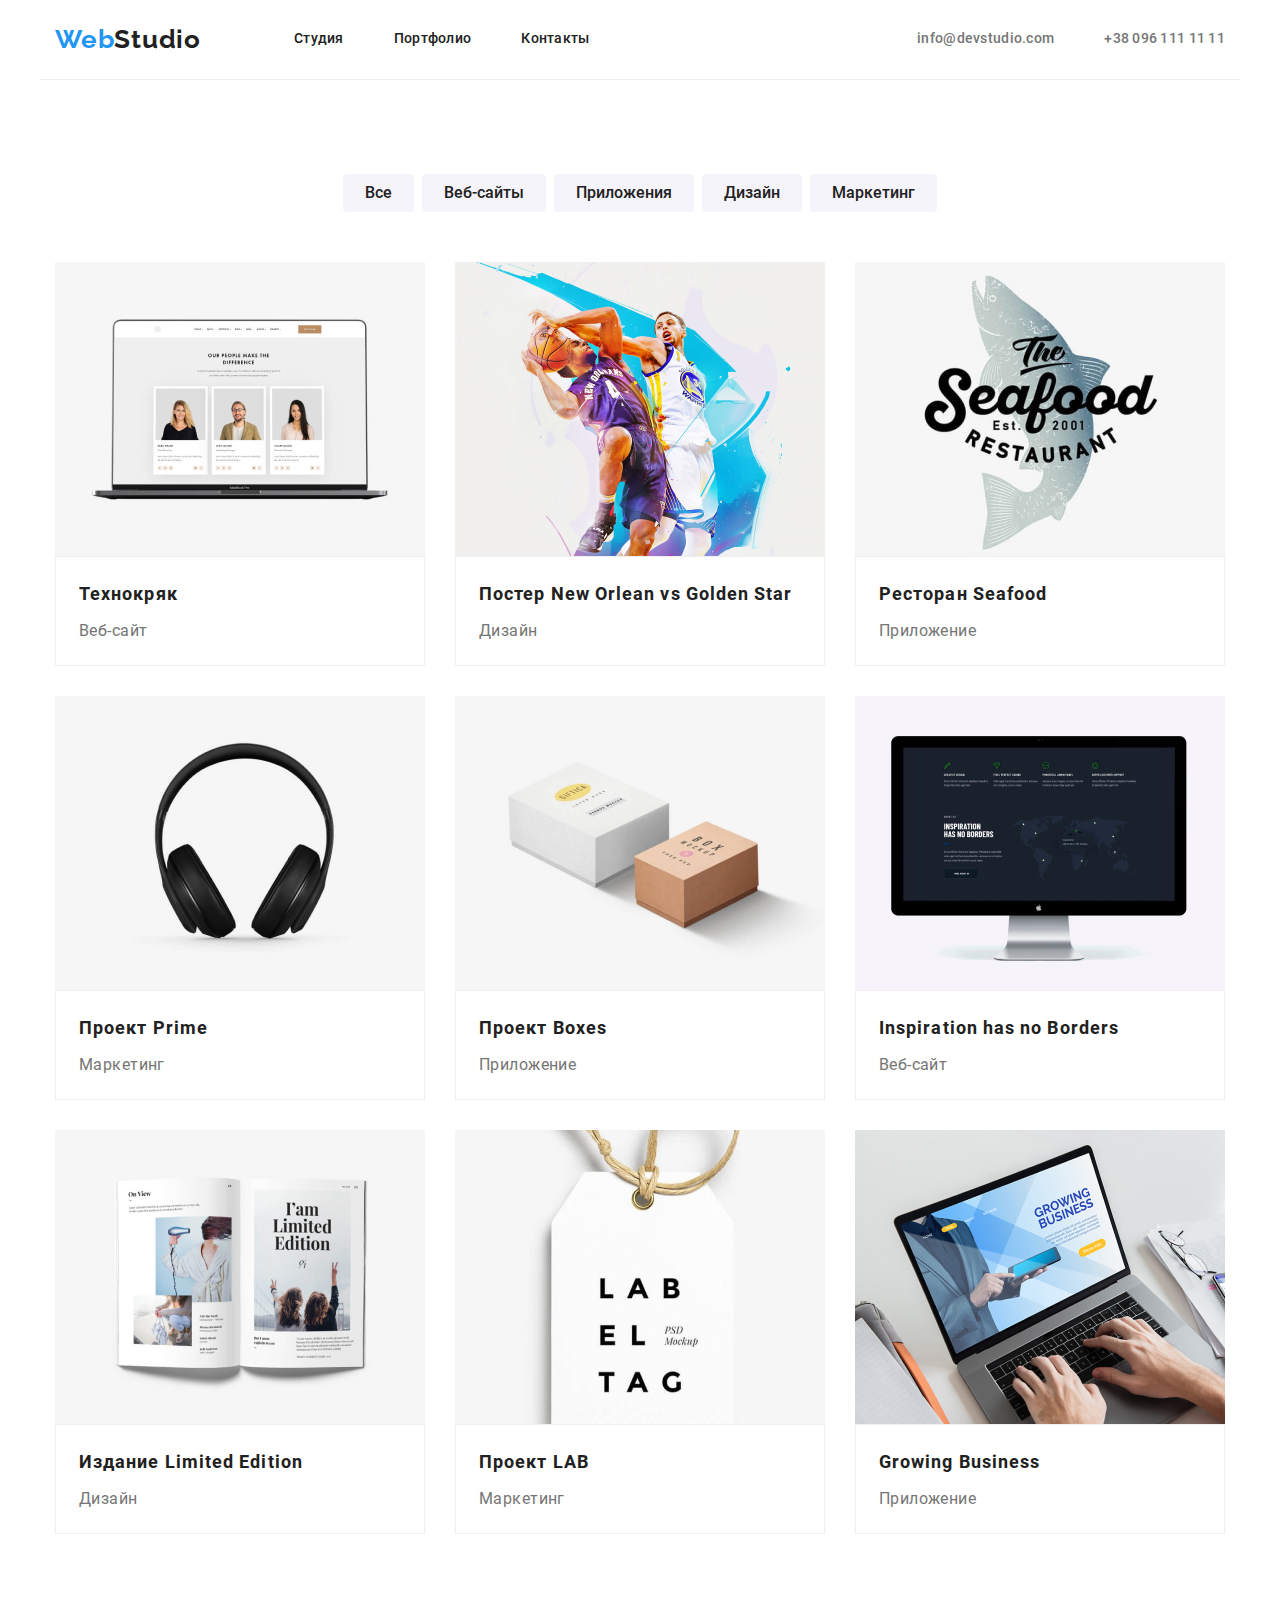
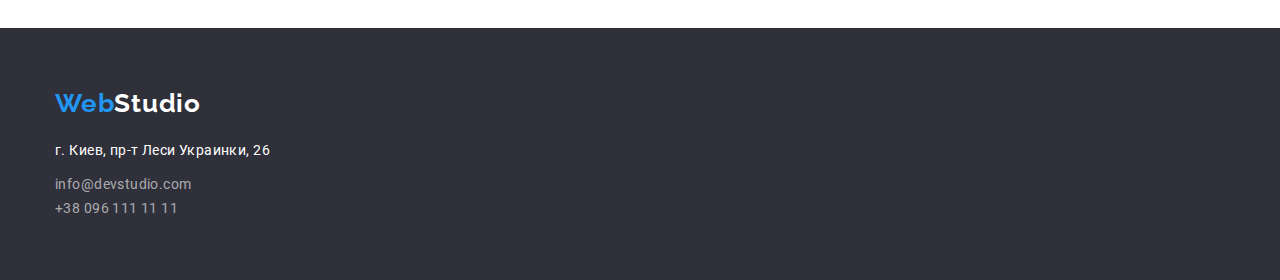
==== portfolio.html @ 4316180b "Переномит данные с 3го задания" ====
<!DOCTYPE html>
<html lang="ru">

<head>
    <meta charset="UTF-8">
    <meta name="viewport" content="width=device-width, initial-scale=1.0">
    <title>Web Studio</title>
    <link href="https://fonts.googleapis.com/css2?family=Raleway:wght@700&display=swap" rel="stylesheet">
    <link rel="stylesheet"
        href="https://cdnjs.cloudflare.com/ajax/libs/modern-normalize/1.0.0/modern-normalize.min.css">
    <link rel="stylesheet" href="./CSS/styles.css">

</head>

<body class="page">
    <header class="header">
        <!--Навигация-->
        <div class="container header-container">
            <nav class="navigation">
                <a class="logo link" href="./index.html">
                    <span>Web</span><span class="logo-studio">Studio</span>
                </a>
                <ul class="site-nav list">
                    <li class="site-nav item"><a href="./index.html" class="link">Студия</a></li>
                    <li class="site-nav item"><a href="./portfolio.html" class="link">Портфолио</a></li>
                    <li class="site-nav item"><a href="" class="link">Контакты</a></li>
                </ul>


            </nav>
            <div class="contacts">
                <ul class="contacts list">
                    <li class="contacts item"><a href="mailto:info@devstudio.com"
                            class="mail link">info@devstudio.com</a>
                    </li>
                    <li class="contacts item"><a href="tel:+380961111111" class="phone link">+38 096 111 11
                            11</a></li>
                </ul>
            </div>

        </div>
    </header>

    <main>
        <!--Секция наши работы-->
        <section class="section-portfolio">
            <div class="container portfolio-container">
                <h1 class="visually-hidden">Наши работы</h1>
                <div class="button-portfolio">
                    <button type="button" class="button-filter">Все</button>
                    <button type="button" class="button-filter">Веб-сайты</button>
                    <button type="button" class="button-filter">Приложения</button>
                    <button type="button" class="button-filter">Дизайн</button>
                    <button type="button" class="button-filter">Маркетинг</button>
                </div>

                <!---->
                <ul class="list card-set">
                    <li class="gallery-portfolio">

                        <a href="" class="link">

                            <img class="grid-img" src="./images/img5.jpg" alt="Технокряк" width="370" />
                            <div class="project">
                                <h2 class="project-title">Технокряк</h2>
                                <p class="project-subtitle">Веб-сайт</p>
                            </div>
                        </a>

                    </li>
                    <li class="gallery-portfolio">
                        <a href="" class="link">

                            <img src="./images/img6.jpg" alt="Постер New Orlean vs Golden Star" width="370" />
                            <div class="project">
                                <h2 class="project-title">Постер New Orlean vs Golden Star</h2>
                                <p class="project-subtitle">Дизайн</p>
                            </div>
                        </a>
                    </li>
                    <li class="gallery-portfolio">
                        <a href="" class="link">
                            <img src="./images/img7.jpg" alt="Ресторан Seafood" width="370" />
                            <div class="project">
                                <h2 class="project-title">Ресторан Seafood</h2>
                                <p class="project-subtitle">Приложение</p>
                            </div>
                        </a>
                    </li>
                    <li class="gallery-portfolio">
                        <a href="" class="link">
                            <img src="./images/img8.jpg" alt="Проект Prime" width="370" />
                            <div class="project">
                                <h2 class="project-title">Проект Prime</h2>
                                <p class="project-subtitle">Маркетинг</p>
                            </div>
                        </a>
                    </li>
                    <li class="gallery-portfolio">
                        <a href="" class="link">
                            <img src="./images/img9.jpg" alt="Проект Boxes" width="370" />
                            <div class="project">
                                <h2 class="project-title">Проект Boxes</h2>
                                <p class="project-subtitle">Приложение</p>
                            </div>
                        </a>
                    </li>
                    <li class="gallery-portfolio">
                        <a href="" class="link">
                            <img src="./images/img10.jpg" alt="Inspiration has no Borders" width="370" />
                            <div class="project">
                                <h2 class="project-title">Inspiration has no Borders</h2>
                                <p class="project-subtitle">Веб-сайт</p>
                            </div>
                        </a>
                    </li>
                    <li class="gallery-portfolio">
                        <a href="" class="link">
                            <img src="./images/img11.jpg" alt="Издание Limited Edition" width="370" />
                            <div class="project">
                                <h2 class="project-title">Издание Limited Edition</h2>
                                <p class="project-subtitle">Дизайн</p>
                            </div>
                        </a>
                    </li>
                    <li class="gallery-portfolio">
                        <a href="" class="link">
                            <img src="./images/img12.jpg" alt="Проект LAB" width="370" />
                            <div class="project">
                                <h2 class="project-title">Проект LAB</h2>
                                <p class="project-subtitle">Маркетинг</p>
                            </div>
                        </a>
                    </li>
                    <li class="gallery-portfolio">
                        <a href="" class="link">
                            <img src="./images/img13.jpg" alt="Growing Business" width="370" />
                            <div class="project">
                                <h2 class="project-title">Growing Business</h2>
                                <p class="project-subtitle">Приложение</p>
                            </div>
                        </a>
                    </li>
                </ul>
            </div>
        </section>


    </main>

    <!--Футер-->
    <footer class="footer">
        <div class="container footer-container">
            <a class="logo link" href="./index.html">
                <span class="logo-web">Web</span><span class="logo-studio-wight">Studio</span>
            </a>
            <address class="footer-list">
                <span class="map">г. Киев, пр-т Леси Украинки, 26</span><br />
                <a class="footer-mail link" href="mailto:info@devstudio.com">info@devstudio.com</a><br />
                <a href="tel:+380961111111" class="link">+38 096 111 11 11</a>
            </address>
        </div>
    </footer>
</body>

</html>
---- CSS/styles.css ----
/* roboto-regular - latin_cyrillic */
@font-face {
    font-family: 'Roboto';
    font-style: normal;
    font-weight: 400;
    src: url('../fonts/roboto/roboto-v20-latin_cyrillic-regular.eot');
    src: local('Roboto'), local('Roboto-Regular'),
        url('../fonts/roboto/roboto-v20-latin_cyrillic-regular.eot?#iefix')
            format('embedded-opentype'),
        url('../fonts/roboto/roboto-v20-latin_cyrillic-regular.woff2')
            format('woff2'),
        url('../fonts/roboto/roboto-v20-latin_cyrillic-regular.woff')
            format('woff'),
        url('../fonts/roboto/roboto-v20-latin_cyrillic-regular.ttf')
            format('truetype'),
        url('../fonts/roboto/roboto-v20-latin_cyrillic-regular.svg#Roboto')
            format('svg'); /* Legacy iOS */
}
/* roboto-500 - latin_cyrillic */
@font-face {
    font-family: 'Roboto';
    font-style: normal;
    font-weight: 500;
    src: url('../fonts/roboto/roboto-v20-latin_cyrillic-500.eot');
    src: local('Roboto Medium'), local('Roboto-Medium'),
        url('../fonts/roboto/roboto-v20-latin_cyrillic-500.eot?#iefix')
            format('embedded-opentype'),
        url('../fonts/roboto/roboto-v20-latin_cyrillic-500.woff2')
            format('woff2'),
        url('../fonts/roboto/roboto-v20-latin_cyrillic-500.woff') format('woff'),
        url('../fonts/roboto/roboto-v20-latin_cyrillic-500.ttf')
            format('truetype'),
        url('../fonts/roboto/roboto-v20-latin_cyrillic-500.svg#Roboto')
            format('svg');
}
/* roboto-700 - latin_cyrillic */
@font-face {
    font-family: 'Roboto';
    font-style: normal;
    font-weight: 700;
    src: url('../fonts/roboto/roboto-v20-latin_cyrillic-700.eot');
    src: local('Roboto Bold'), local('Roboto-Bold'),
        url('../fonts/roboto/roboto-v20-latin_cyrillic-700.eot?#iefix')
            format('embedded-opentype'),
        url('../fonts/roboto/roboto-v20-latin_cyrillic-700.woff2')
            format('woff2'),
        url('../fonts/roboto/roboto-v20-latin_cyrillic-700.woff') format('woff'),
        url('../fonts/roboto/roboto-v20-latin_cyrillic-700.ttf')
            format('truetype'),
        url('../fonts/roboto/roboto-v20-latin_cyrillic-700.svg#Roboto')
            format('svg');
}
/* roboto-900 - latin_cyrillic */
@font-face {
    font-family: 'Roboto';
    font-style: normal;
    font-weight: 900;
    src: url('../fonts/roboto/roboto-v20-latin_cyrillic-900.eot');
    src: local('Roboto Black'), local('Roboto-Black'),
        url('../fonts/roboto/roboto-v20-latin_cyrillic-900.eot?#iefix')
            format('embedded-opentype'),
        url('../fonts/roboto/roboto-v20-latin_cyrillic-900.woff2')
            format('woff2'),
        url('../fonts/roboto/roboto-v20-latin_cyrillic-900.woff') format('woff'),
        url('../fonts/roboto/roboto-v20-latin_cyrillic-900.ttf')
            format('truetype'),
        url('../fonts/roboto/roboto-v20-latin_cyrillic-900.svg#Roboto')
            format('svg');
}

/*Цвет основного текста  rgba(33, 33, 33, 1)*/
/*Вторичний цвет  rgba(117, 117, 117, 1)*/
/* белый #FFFFFF*/
/*Акцент #2196F3*/
/* Основной цвет фона #E5E5E5*/
/* Вторичный цвет фона #2F303A */

html {
    box-sizing: border-box;
}

*,
*::before,
*::after {
    box-sizing: inherit;
}

img {
    display: block;
    max-width: 100%;
    height: auto;
}

/* p {
    margin-top: 0;
    margin-bottom: 0;
} */

:root {
    --main-text-color: rgba(117, 117, 117, 1);
    --accent-color: #2196f3;
    --black: rgba(33, 33, 33, 1);
    --white: #ffffff;
    --footer-text-accent: rgba(255, 255, 255, 0.6);
    --main-bg: #e5e5e5;
    --light-bg: #f5f4fa;
    --dark-bg: #2f303a;
    --line: #eeeeee;
}

.container {
    margin-left: auto;
    margin-right: auto;
    width: 1200px;
    padding-left: 15px;
    padding-right: 15px;
}

.page {
    font-family: 'Roboto', sans-serif;
    font-size: 14px;
    line-height: 1.71;
    letter-spacing: 0.03em;
    background-color: var(--main-bg);
    color: var(--main-text-color);
}

.link {
    color: inherit;
    text-decoration: none;
}

.list {
    /* display: inline-block; */
    padding: 0;
    margin: 0;
    list-style: none;
}

/* Навигация */

.header {
    background-color: var(--white);
}

.header-container {
    display: flex;
    justify-content: flex-end;
    align-items: center;
    padding-top: 24px;
    padding-bottom: 24px;
    border-bottom: 1px solid #ececec;
    font-weight: 500;
    line-height: 1.14;
    letter-spacing: 0.02em;
}

.navigation {
    display: flex;
    align-items: center;
    margin-right: auto;
}

/* Header */

.header .logo {
    margin-right: 93px;
}

.logo {
    font-family: 'Raleway', sans-serif;
    font-weight: 700;
    font-size: 26px;
    line-height: 1.19;
    letter-spacing: 0.03em;
    color: var(--accent-color);
}

.logo-studio {
    color: var(--black);
}

.site-nav {
    display: inline-flex;
}

.site-nav .item:not(:last-child) {
    margin-right: 50px;
}

.site-nav .link {
    color: var(--black);
}

.site-nav .link:hover,
.site-nav .link:focus {
    padding: 0;
    line-height: 1.14;
    letter-spacing: 0.02em;
    color: var(--accent-color);
}

.contacts {
    display: inline-flex;
}

.contacts .item:not(:last-child) {
    margin-right: 50px;
}

.mail:hover,
.mail:focus {
    color: var(--accent-color);
}

.phone:hover,
.phone:focus {
    font-weight: 500;
    line-height: 1.14;
    letter-spacing: 0.02em;
    color: var(--accent-color);
}

/* Герой */

.hero {
    text-align: center;
    background-color: var(--dark-bg);
}

.hero-content {
    display: flex;
    justify-content: center;
}

.hero-title {
    font-weight: 900;
    font-size: 44px;
    line-height: 1.38;
    letter-spacing: 0.06em;
    text-transform: uppercase;
    color: var(--white);
    padding-top: 200px;
    margin-top: 0;
    margin-bottom: 30px;
    max-width: 696px;
    text-align: center;
}

/* Кнопка Заказ */

.button {
    font-family: inherit;
    font-weight: 700;
    font-size: 16px;
    line-height: 1.87;
    display: flex;
    display: inline-block;
    padding-top: 10px;
    padding-bottom: 10px;
    padding-left: 32px;
    padding-right: 32px;
    border-radius: 4px;
    border: 0;
    align-items: center;
    text-align: center;
    letter-spacing: 0.06em;
    background-color: var(--accent-color);
    color: var(--white);
}

.hero-container .button {
    margin-bottom: 200px;
    box-shadow: 0px 4px 4px rgba(0, 0, 0, 0.15);
}

/* Особенности */

.section-features {
    padding-top: 94px;
    padding-bottom: 47px;
    background-color: var(--white);
}

.features-list {
    display: flex;
    justify-content: space-between;
}

.contant-box {
    width: calc((100% -90px) / 4);
}

.contant-box p {
    margin-top: 0;
    margin-bottom: 0;
}

.features-list .contant-box:not(:last-child) {
    margin-right: 30px;
}

.section-title-features {
    font-weight: 700;
    font-size: 14px;
    line-height: 1.14;
    text-transform: uppercase;
    margin-top: 0;
    margin-bottom: 10px;
    color: var(--black);
}

/* Чем занимаемся */

.section-work {
    padding-top: 47px;
    padding-bottom: 94px;
    background-color: var(--white);
}

.work-container li {
    width: 370px;
}

.grid {
    display: flex;
    flex-wrap: wrap;
}

.gallery-item {
    /* flex-basis: calc(100% / 3 - 30px);
    margin-top: 30px;
    margin-left: 30px; */
    width: calc((100% -60px) / 3);
}

.grid .gallery-item:not(:last-child) {
    margin-right: 30px;
}

/* Команда */

.section-team {
    background-color: var(--light-bg);
}

.team-container {
    padding-top: 94px;
    padding-bottom: 94px;
}

.team-container li {
    width: 270px;
}

.gallery-team {
    width: calc((100% -90px) / 4);
    text-align: center;
    box-shadow: 0px 1px 3px rgba(0, 0, 0, 0.12), 0px 1px 1px rgba(0, 0, 0, 0.14),
        0px 2px 1px rgba(0, 0, 0, 0.2);
}

.grid .gallery-team:not(:last-child) {
    margin-right: 30px;
}

.gallery-team p {
    margin-top: 0;
    margin-bottom: 0;
}

.team-person {
    padding-top: 30px;
    padding-bottom: 30px;
    background-color: var(--white);
    border-radius: 0px 0px 4px 4px;
    letter-spacing: 0.03em;
    width: 270px;
}

.section-title {
    margin-top: 0;
    margin-block-end: 0;
    margin-bottom: 50px;
}

.section-title {
    font-weight: 700;
    font-size: 36px;
    line-height: 1.17;
    text-align: center;
    color: var(--black);
}

.time {
    margin-top: 0;
    margin-bottom: 10px;
}

.time {
    font-weight: 500;
    font-size: 16px;
    line-height: 1.19;
    text-align: center;
    color: var(--black);
}

.profession {
    font-size: 16px;
    line-height: 1.19;
    text-align: center;
}

/* ФУТЕР */
.footer {
    padding-top: 60px;
    padding-bottom: 60px;
    background-color: var(--dark-bg);
    color: var(--footer-text-accent);
}

.footer .logo {
    display: inline-block;
    margin-bottom: 20px;
}

.logo-studio-wight {
    color: var(--white);
}

.footer-list {
    font-style: normal;
    color: var(--footer-text-accent);
}

.map {
    display: inline-block;
    margin-bottom: 10px;
    color: var(--white);
}

.footer-mail {
    margin-bottom: 10px;
}

/* Страница Портфолио */

.section-portfolio {
    background-color: var(--white);
}

.portfolio-container {
    padding-top: 94px;
    padding-bottom: 94px;
}

.visually-hidden {
    position: absolute !important;
    clip: rect(1px 1px 1px 1px);
    clip: rect(1px, 1px, 1px, 1px);
    padding: 0 !important;
    border: 0 !important;
    height: 1px !important;
    width: 1px !important;
    overflow: hidden;
}

/* Фильтры */

.portfolio-container li {
    width: 370px;
}

.button-portfolio {
    display: flex;
    justify-content: center;
    margin-bottom: 50px;
}

.button-portfolio .button-filter:not(:last-child) {
    margin-right: 8px;
}

.button-filter {
    padding-top: 6px;
    padding-bottom: 6px;
    padding-left: 22px;
    padding-right: 22px;
    font-family: inherit;
    font-weight: 500;
    font-size: 16px;
    line-height: 1.63;
    background-color: var(--light-bg);
    color: var(--black);
    border: 0;
    border-radius: 4px;
}

.button-filter:hover,
.button-filter:focus {
    background-color: var(--accent-color);
    color: var(--white);
    box-shadow: 0px 3px 1px rgba(0, 0, 0, 0.1), 0px 1px 2px rgba(0, 0, 0, 0.08),
        0px 2px 2px rgba(0, 0, 0, 0.12);
}

.button-filter:visited {
    background-color: var(--light-bg);
    color: var(--black);
}

/* .grid .gallery-item {
    margin-right: -30px;
    
} */

.card-set {
    display: flex;
    flex-wrap: wrap;
    margin-right: -30px;
    margin-top: -30px;
}

.gallery-portfolio {
    /* margin-right: 30px; */
    margin-top: 30px;
}

.gallery-portfolio {
    /* width: calc((100% -60px) / 3); */
    flex-basis: calc(100% / 3 - 30px);
    /* margin-bottom: 30px; */
    /* margin-right: 30px; */
}

.gallery-portfolio:not(:nth-child(3n)) {
    margin-right: 30px;
}

/* .gallery-item:not(:nth-child(2n + 1)) {
    margin-right: 30px;
} */

.project {
    padding-top: 19px;
    padding-bottom: 19px;
    padding-left: 23px;
    padding-right: 23px;
    border: 1px solid var(--line);
}

.project-title {
    font-weight: 700;
    font-size: 18px;
    line-height: 2;
    letter-spacing: 0.06em;
    margin-top: 0;
    margin-bottom: 4px;
    color: var(--black);
}

.project-subtitle {
    font-size: 16px;
    line-height: 1.87;
    margin-top: 0;
    margin-bottom: 0;
}
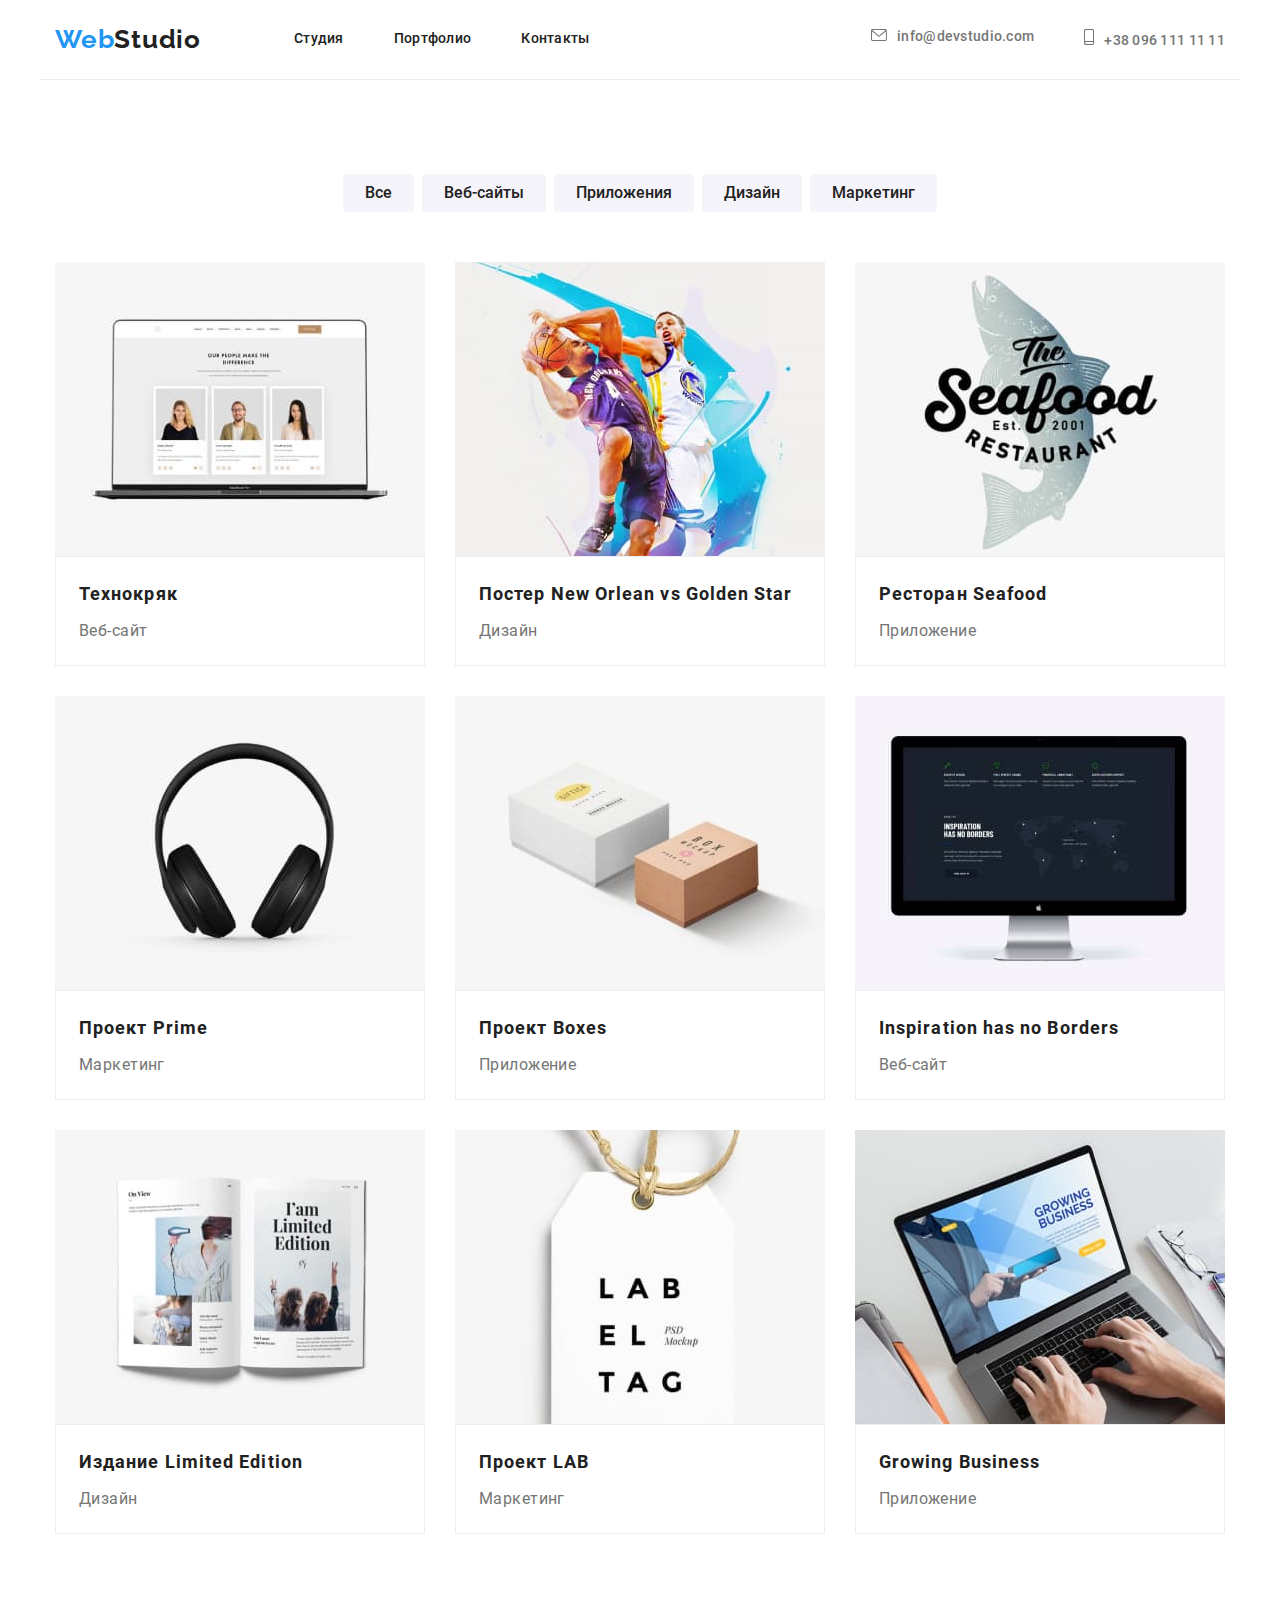
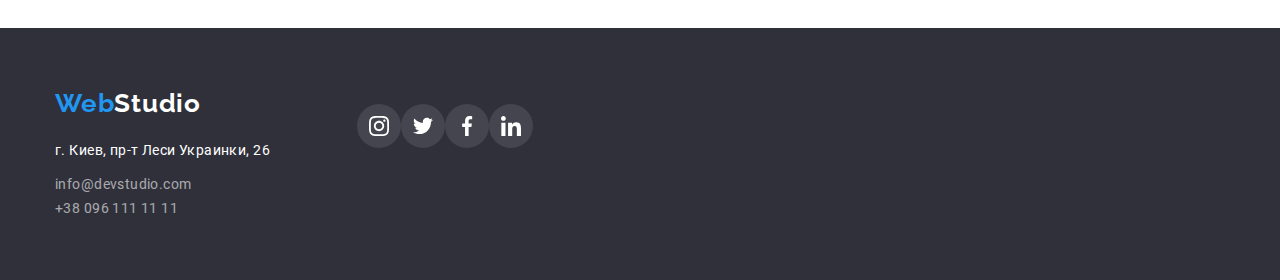
==== commit eef23cbe: "Стилизирует svg Клиенты и Футер" ====
--- a/portfolio.html
+++ b/portfolio.html
@@ -20,24 +20,33 @@
                 <a class="logo link" href="./index.html">
                     <span>Web</span><span class="logo-studio">Studio</span>
                 </a>
-                <ul class="site-nav list">
-                    <li class="site-nav item"><a href="./index.html" class="link">Студия</a></li>
-                    <li class="site-nav item"><a href="./portfolio.html" class="link">Портфолио</a></li>
-                    <li class="site-nav item"><a href="" class="link">Контакты</a></li>
-                </ul>
-
-
+                <div class="site-nav">
+                    <ul class="site-nav list">
+                        <li class="site-nav item"><a href="./index.html" class="link">Студия
+                            </a></li>
+                        <li class="site-nav item"><a href="./portfolio.html" class="link">Портфолио</a></li>
+                        <li class="site-nav item"><a href="" class="link">Контакты</a></li>
+                    </ul>
+                </div>
             </nav>
             <div class="contacts">
                 <ul class="contacts list">
-                    <li class="contacts item"><a href="mailto:info@devstudio.com"
-                            class="mail link">info@devstudio.com</a>
-                    </li>
-                    <li class="contacts item"><a href="tel:+380961111111" class="phone link">+38 096 111 11
-                            11</a></li>
+                    <li class="contacts item">
+                        <a href="mailto:info@devstudio.com" class="mail link">
+                            <svg class="contacts-icon-svg envelope">
+                                <use href="./images/sprite.svg#envelope"></use>
+                            </svg>info@devstudio.com
+                        </a>
+                    </li>
+                    <li class="contacts item">
+                        <a href="tel:+380961111111" class="phone link">
+                            <svg class="contacts-icon-svg smartphone">
+                                <use href="./images/sprite.svg#smartphone"></use>
+                            </svg>+38 096 111 11 11
+                        </a>
+                    </li>
                 </ul>
             </div>
-
         </div>
     </header>
 
@@ -151,14 +160,58 @@
     <!--Футер-->
     <footer class="footer">
         <div class="container footer-container">
-            <a class="logo link" href="./index.html">
-                <span class="logo-web">Web</span><span class="logo-studio-wight">Studio</span>
-            </a>
-            <address class="footer-list">
-                <span class="map">г. Киев, пр-т Леси Украинки, 26</span><br />
-                <a class="footer-mail link" href="mailto:info@devstudio.com">info@devstudio.com</a><br />
-                <a href="tel:+380961111111" class="link">+38 096 111 11 11</a>
-            </address>
+            <div class="footer-content">
+                <div class="footer-content-right">
+                    <a class="logo link" href="./index.html">
+                        <span class="logo-web">Web</span><span class="logo-studio-wight">Studio</span>
+                    </a>
+                    <address class="footer-list">
+                        <span class="map">г. Киев, пр-т Леси Украинки, 26</span><br />
+                        <a class="footer-mail link" href="mailto:info@devstudio.com">info@devstudio.com</a><br />
+                        <a href="tel:+380961111111" class="link">+38 096 111 11 11</a>
+                    </address>
+                </div>
+                <div class="footer-content-right">
+                    <ul class="list social-icon">
+                        <li class="social-list">
+                            <a class="social-icon-link footer-link" href="http://instagram.com" target="_blank"
+                                rel="Web Studio" aria-label="Instagran">
+                                <svg class="social-icon-svg footer-svg">
+                                    <use href="./images/sprite.svg#instagram">
+                                    </use>
+                                </svg>
+                            </a>
+                        </li>
+                        <li class="social-list">
+                            <a class="social-icon-link footer-link" href="http://twitter.com" target="_blank"
+                                rel="Web Studio" aria-label="Twitter">
+                                <svg class="social-icon-svg footer-svg">
+                                    <use href="./images/sprite.svg#twitter"></use>
+                                </svg>
+                            </a>
+                        </li>
+                        <li class="social-list">
+                            <a class="social-icon-link footer-link" href="http://facebook.com" target="_blank"
+                                rel="Web Studio" aria-label="Facebook">
+                                <svg class="social-icon-svg footer-svg">
+                                    <use href="./images/sprite.svg#facebook"></use>
+                                </svg>
+                            </a>
+                        </li>
+                        <li class="social-list footer-social-list">
+                            <a class="social-icon-link footer-link" href="http://linkedin.com" target="_blank"
+                                rel="Web Studio" aria-label="Linkedin">
+                                <svg class="social-icon-svg footer-svg">
+                                    <use href="./images/sprite.svg#linkedin"></use>
+                                </svg>
+                            </a>
+                        </li>
+                    </ul>
+                </div>
+            </div>
+            <div class="footer-content">
+
+            </div>
         </div>
     </footer>
 </body>
--- a/CSS/styles.css
+++ b/CSS/styles.css
@@ -89,12 +89,9 @@
     display: block;
     max-width: 100%;
     height: auto;
-}
-
-/* p {
-    margin-top: 0;
-    margin-bottom: 0;
-} */
+    object-fit: cover;
+    object-position: center;
+}
 
 :root {
     --main-text-color: rgba(117, 117, 117, 1);
@@ -106,6 +103,8 @@
     --light-bg: #f5f4fa;
     --dark-bg: #2f303a;
     --line: #eeeeee;
+    --svg: #afb1b8;
+    --footer-social: rgba(255, 255, 255, 0.1);
 }
 
 .container {
@@ -221,11 +220,45 @@
     color: var(--accent-color);
 }
 
+.contacts-icon-svg {
+    display: inline-flex;
+    margin: 0;
+    margin-right: 10px;
+    padding: 0;
+    fill: var(--main-text-color);
+}
+
+.envelope {
+    width: 16px;
+    height: 12px;
+}
+
+.smartphone {
+    width: 10px;
+    height: 16px;
+}
+
+.envelope:hover,
+.envelope:focus {
+    fill: var(--accent-color);
+}
+
+.smartphone:hover,
+.smartphone:focus {
+    fill: var(--accent-color);
+}
 /* Герой */
 
 .hero {
     text-align: center;
-    background-color: var(--dark-bg);
+    background-color: #c4c4c4;
+    background-image: radial-gradient(
+            rgba(47, 48, 58, 0.4),
+            rgba(47, 48, 58, 0.4)
+        ),
+        url(../images/img14.jpg);
+    background-size: 1600px 600px;
+    background-repeat: no-repeat;
 }
 
 .hero-content {
@@ -300,6 +333,33 @@
     margin-right: 30px;
 }
 
+.contant-box::before {
+    display: block;
+    content: '';
+    height: 120px;
+    background-color: var(--light-bg);
+    margin-bottom: 30px;
+    background-size: 70px 70px;
+    background-repeat: no-repeat;
+    background-position: center;
+}
+
+.icon-antenna::before {
+    background-image: url(../images/antenna.svg);
+}
+
+.icon-clock::before {
+    background-image: url(../images/clock.svg);
+}
+
+.icon-diagram::before {
+    background-image: url(../images/diagram.svg);
+}
+
+.icon-astronaut::before {
+    background-image: url(../images/astronaut.svg);
+}
+
 .section-title-features {
     font-weight: 700;
     font-size: 14px;
@@ -378,6 +438,40 @@
     width: 270px;
 }
 
+.social-icon {
+    display: flex;
+    margin-top: 16px;
+    margin-left: 32px;
+    margin-right: 32px;
+}
+
+.social-icon-link {
+    display: flex;
+    width: 44px;
+    height: 44px;
+    justify-content: center;
+    align-items: center;
+    border-radius: 50%;
+}
+
+.social-icon-link:hover,
+.social-icon-link:focus {
+    background-color: var(--accent-color);
+}
+
+.social-icon-svg {
+    width: 20px;
+    height: 20px;
+    display: flex;
+    fill: var(--svg);
+    justify-content: center;
+}
+
+.social-icon-svg:hover,
+.social-icon-svg:focus {
+    fill: var(--white);
+}
+
 .section-title {
     margin-top: 0;
     margin-block-end: 0;
@@ -411,12 +505,131 @@
     text-align: center;
 }
 
+/* КЛИЕНТЫ */
+
+.clients-container {
+    padding-top: 94px;
+    padding-bottom: 94px;
+}
+
+.section-clients {
+    background-color: var(--white);
+}
+
+.clients-title {
+    text-align: center;
+    font-weight: 700;
+    font-size: 36px;
+    line-height: 1.17;
+    letter-spacing: 0.03em;
+    color: var(--black);
+    margin-top: 0;
+    margin-bottom: 50px;
+}
+
+.clients-list {
+    width: calc((100% - 162px) / 6);
+    height: 90px;
+    border: 1px solid #afb1b8;
+    border-radius: 4px;
+}
+
+.grid .clients-list:not(:last-child) {
+    margin-right: 30px;
+}
+
+.clients-list:hover,
+.clients-list:focus {
+    border: 1px solid var(--accent-color);
+}
+
+.clients-icon-link {
+    display: flex;
+    justify-content: center;
+    text-align: center;
+}
+
+.clients-icon-svg {
+    display: flex;
+    fill: var(--svg);
+}
+
+.clients-icon-svg:hover,
+.clients-icon-svg:focus {
+    fill: var(--accent-color);
+}
+
+.logo1 {
+    width: 45px;
+    height: 50px;
+    margin-top: 20px;
+    margin-bottom: 20px;
+}
+
+.logo2 {
+    width: 40px;
+    height: 52px;
+    margin-top: 19px;
+    margin-bottom: 19px;
+}
+
+.logo3 {
+    width: 41px;
+    height: 53px;
+    margin-top: 24px;
+    margin-bottom: 24px;
+}
+
+.logo4 {
+    width: 80px;
+    height: 43px;
+    margin-top: 24px;
+    margin-bottom: 24px;
+}
+
+.logo5 {
+    width: 59px;
+    height: 47px;
+    margin-top: 21px;
+    margin-bottom: 21px;
+}
+
+.logo6 {
+    width: 89px;
+    height: 46px;
+    margin-top: 22px;
+    margin-bottom: 22px;
+}
+
 /* ФУТЕР */
+
+.footer-container {
+    display: flex;
+    justify-content: space-between;
+}
+
 .footer {
     padding-top: 60px;
     padding-bottom: 60px;
     background-color: var(--dark-bg);
     color: var(--footer-text-accent);
+}
+
+.footer-content {
+    display: flex;
+    width: calc((100% - 30px) / 2);
+}
+
+.footer-content-right {
+    width: calc((100% - 30px) / 2);
+}
+
+.footer-svg {
+    fill: var(--white);
+}
+
+.footer-link {
+    background-color: var(--footer-social);
 }
 
 .footer .logo {
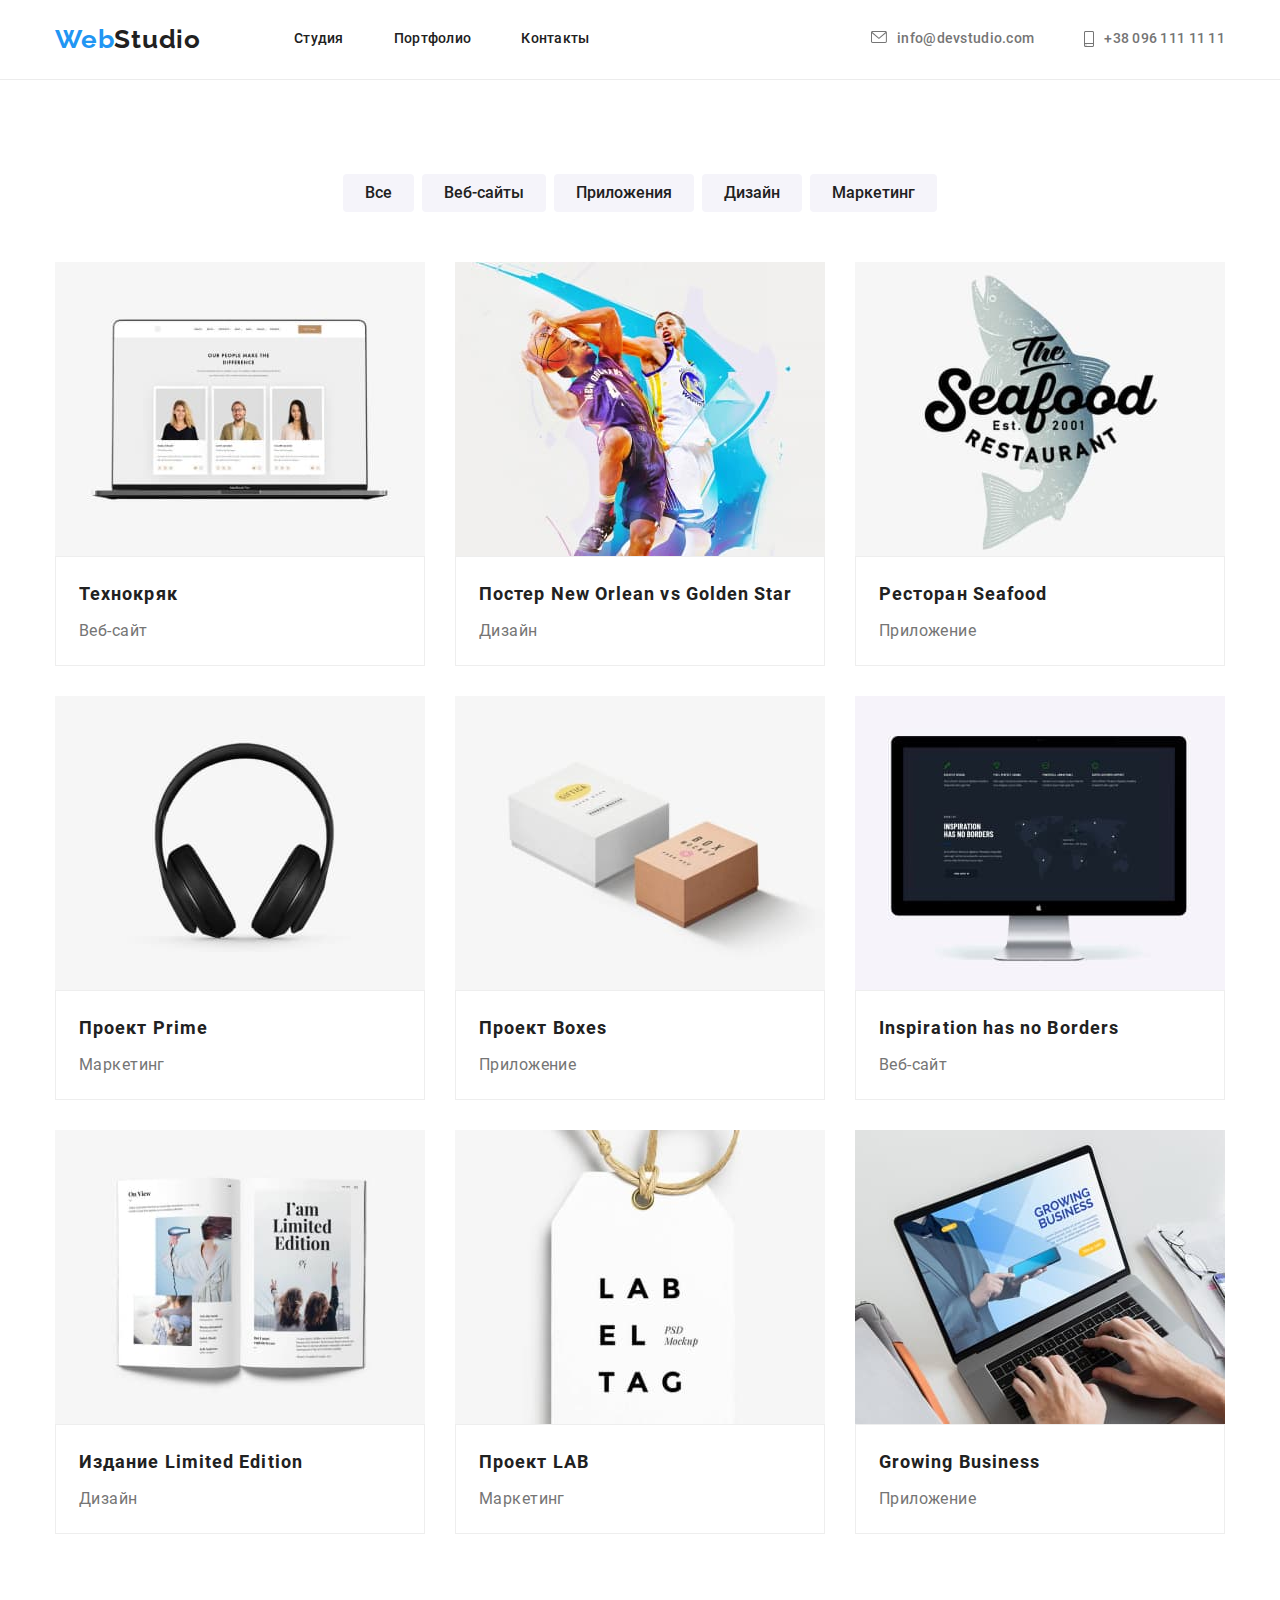
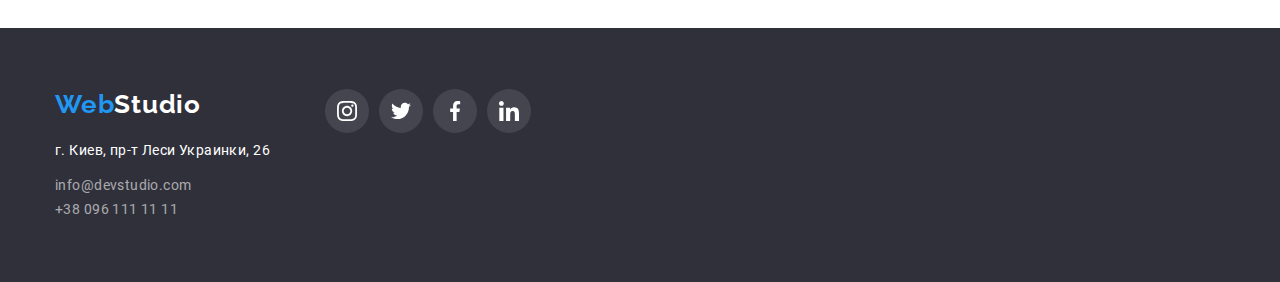
==== commit 5ad02b9d: "Исправления" ====
--- a/portfolio.html
+++ b/portfolio.html
@@ -32,14 +32,14 @@
             <div class="contacts">
                 <ul class="contacts list">
                     <li class="contacts item">
-                        <a href="mailto:info@devstudio.com" class="mail link">
+                        <a class="mail link contacts-link" href="mailto:info@devstudio.com">
                             <svg class="contacts-icon-svg envelope">
                                 <use href="./images/sprite.svg#envelope"></use>
                             </svg>info@devstudio.com
                         </a>
                     </li>
                     <li class="contacts item">
-                        <a href="tel:+380961111111" class="phone link">
+                        <a class="phone link" href="tel:+380961111111">
                             <svg class="contacts-icon-svg smartphone">
                                 <use href="./images/sprite.svg#smartphone"></use>
                             </svg>+38 096 111 11 11
--- a/CSS/styles.css
+++ b/CSS/styles.css
@@ -140,6 +140,7 @@
 
 .header {
     background-color: var(--white);
+    border-bottom: 1px solid #ececec;
 }
 
 .header-container {
@@ -148,7 +149,7 @@
     align-items: center;
     padding-top: 24px;
     padding-bottom: 24px;
-    border-bottom: 1px solid #ececec;
+
     font-weight: 500;
     line-height: 1.14;
     letter-spacing: 0.02em;
@@ -180,7 +181,8 @@
 }
 
 .site-nav {
-    display: inline-flex;
+    display: flex;
+    align-items: center;
 }
 
 .site-nav .item:not(:last-child) {
@@ -201,6 +203,7 @@
 
 .contacts {
     display: inline-flex;
+    align-items: center;
 }
 
 .contacts .item:not(:last-child) {
@@ -225,7 +228,13 @@
     margin: 0;
     margin-right: 10px;
     padding: 0;
+    object-position: bottom;
     fill: var(--main-text-color);
+}
+
+.phone {
+    display: flex;
+    align-items: center;
 }
 
 .envelope {
@@ -247,18 +256,21 @@
 .smartphone:focus {
     fill: var(--accent-color);
 }
+
 /* Герой */
 
 .hero {
     text-align: center;
-    background-color: #c4c4c4;
+    /* background-color: #c4c4c4; */
     background-image: radial-gradient(
             rgba(47, 48, 58, 0.4),
             rgba(47, 48, 58, 0.4)
         ),
         url(../images/img14.jpg);
     background-size: 1600px 600px;
+
     background-repeat: no-repeat;
+    background-position: 50% 50%;
 }
 
 .hero-content {
@@ -467,8 +479,8 @@
     justify-content: center;
 }
 
-.social-icon-svg:hover,
-.social-icon-svg:focus {
+.social-icon-link:hover .social-icon-svg,
+.social-icon-link:focus .social-icon-svg {
     fill: var(--white);
 }
 
@@ -554,8 +566,8 @@
     fill: var(--svg);
 }
 
-.clients-icon-svg:hover,
-.clients-icon-svg:focus {
+.clients-icon-link:hover .clients-icon-svg,
+.clients-icon-link:focus .clients-icon-svg {
     fill: var(--accent-color);
 }
 
@@ -609,8 +621,8 @@
 }
 
 .footer {
-    padding-top: 60px;
-    padding-bottom: 60px;
+    padding-top: 61px;
+    padding-bottom: 61px;
     background-color: var(--dark-bg);
     color: var(--footer-text-accent);
 }
@@ -624,6 +636,32 @@
     width: calc((100% - 30px) / 2);
 }
 
+.footer .social-icon {
+    margin: 0;
+    padding-right: 0;
+}
+
+.footer .social-list {
+    margin: 0;
+}
+
+.footer .social-list:not(:last-child) {
+    padding-right: 10px;
+}
+
+.footer-content-text {
+    font-weight: 700;
+    font-size: 14px;
+    line-height: 1.17;
+    letter-spacing: 0.03em;
+    text-transform: uppercase;
+    color: var(--white);
+    margin: 0;
+    padding: 0;
+    margin-bottom: 20px;
+    padding-top: 12px;
+}
+
 .footer-svg {
     fill: var(--white);
 }
@@ -634,7 +672,7 @@
 
 .footer .logo {
     display: inline-block;
-    margin-bottom: 20px;
+    margin-bottom: 19px;
 }
 
 .logo-studio-wight {
@@ -648,12 +686,12 @@
 
 .map {
     display: inline-block;
-    margin-bottom: 10px;
+    margin-bottom: 11px;
     color: var(--white);
 }
 
 .footer-mail {
-    margin-bottom: 10px;
+    margin-bottom: 11px;
 }
 
 /* Страница Портфолио */
@@ -722,11 +760,6 @@
     color: var(--black);
 }
 
-/* .grid .gallery-item {
-    margin-right: -30px;
-    
-} */
-
 .card-set {
     display: flex;
     flex-wrap: wrap;
@@ -735,24 +768,22 @@
 }
 
 .gallery-portfolio {
-    /* margin-right: 30px; */
     margin-top: 30px;
 }
 
 .gallery-portfolio {
-    /* width: calc((100% -60px) / 3); */
     flex-basis: calc(100% / 3 - 30px);
-    /* margin-bottom: 30px; */
-    /* margin-right: 30px; */
 }
 
 .gallery-portfolio:not(:nth-child(3n)) {
     margin-right: 30px;
 }
 
-/* .gallery-item:not(:nth-child(2n + 1)) {
-    margin-right: 30px;
-} */
+.gallery-portfolio:hover,
+.gallery-portfolio:focus {
+    box-shadow: 1px 1px 1px 1px rgba(110, 63, 63, 0.12),
+        1px 1px 4px rgba(0, 0, 0, 0.06), 1px 4px 6px rgba(150, 47, 47, 0.16);
+}
 
 .project {
     padding-top: 19px;
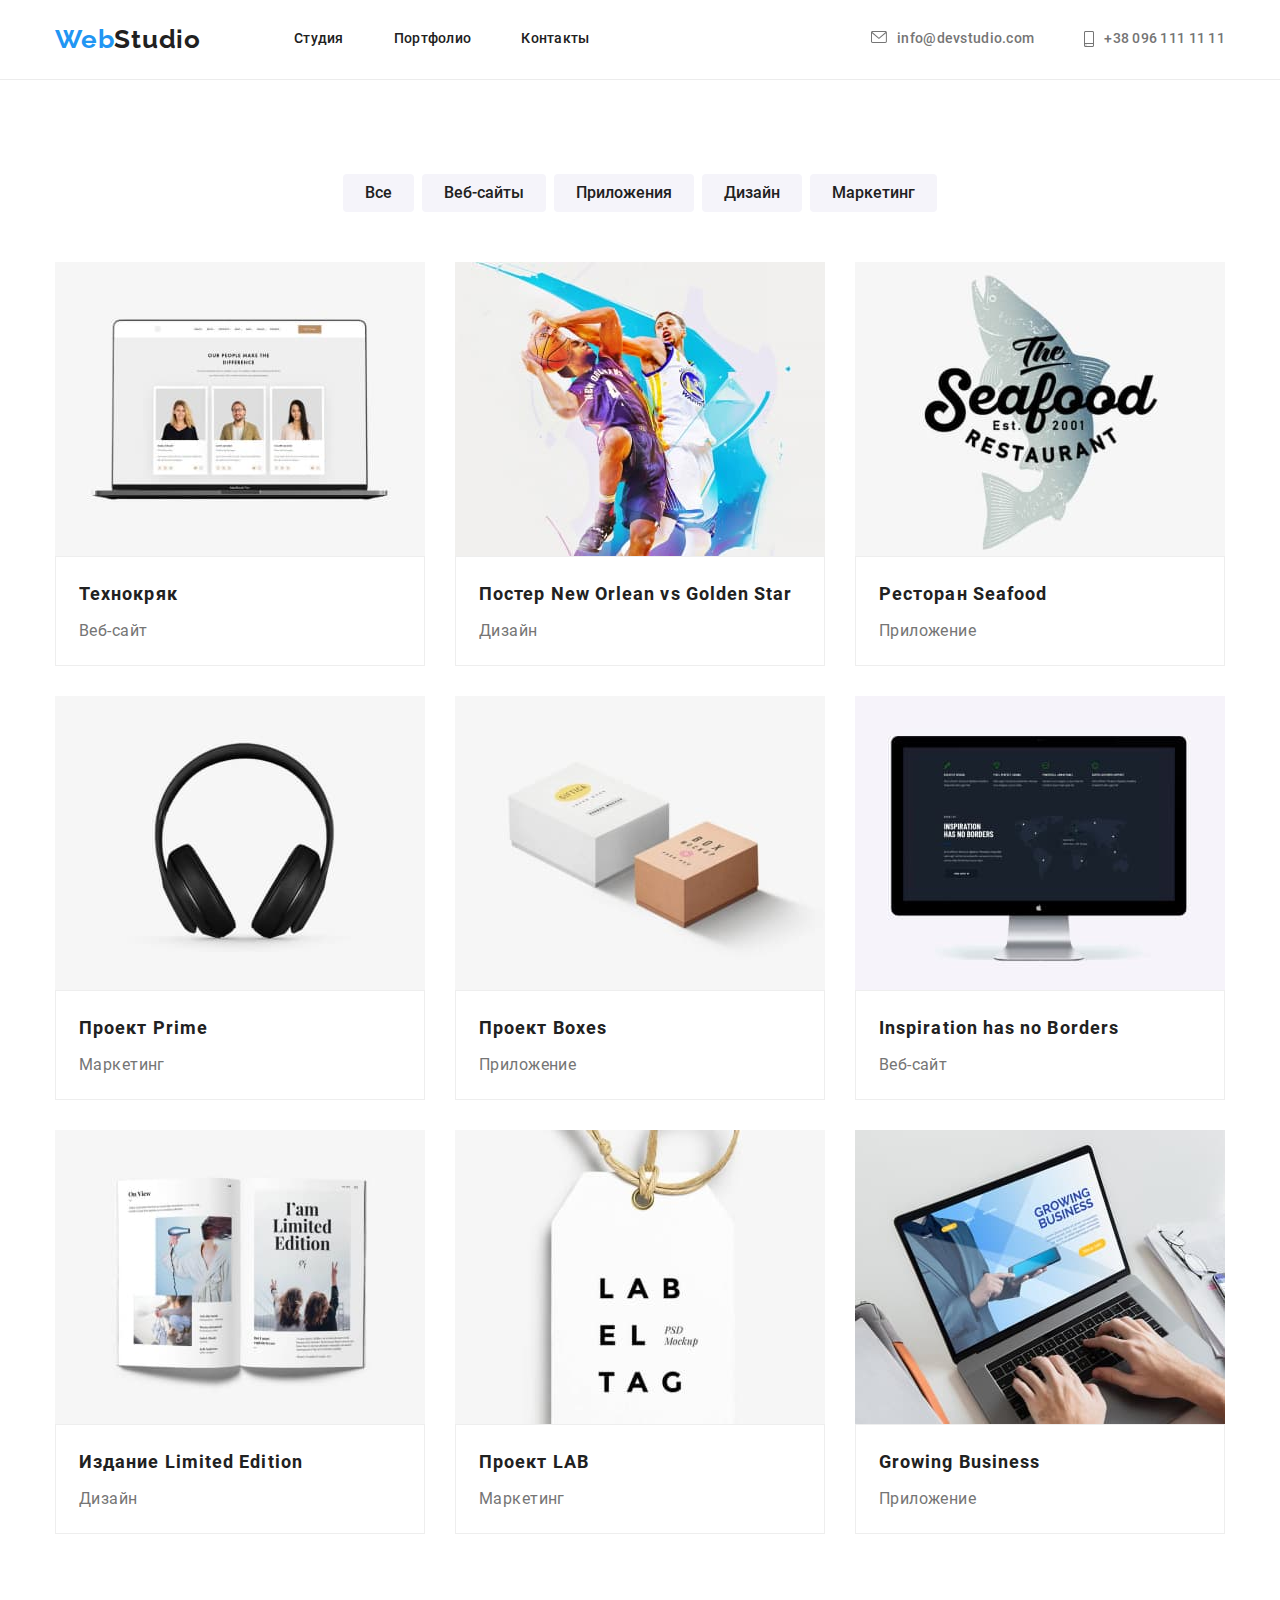
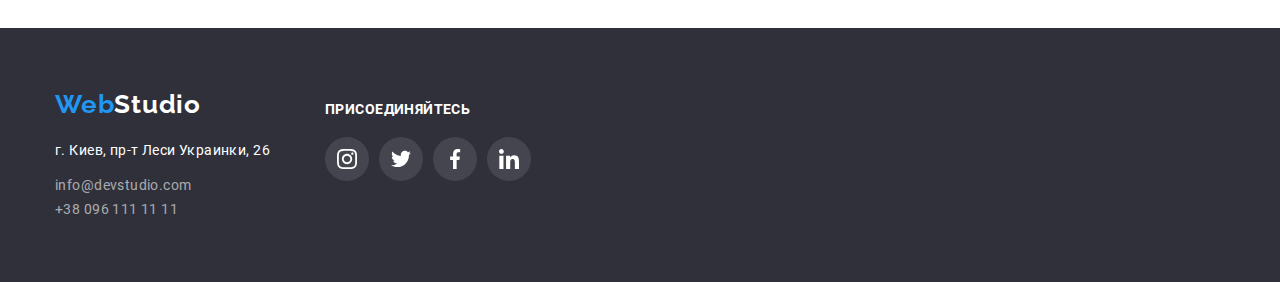
==== commit 4e771873: "изменения" ====
--- a/portfolio.html
+++ b/portfolio.html
@@ -172,6 +172,7 @@
                     </address>
                 </div>
                 <div class="footer-content-right">
+                    <h3 class="footer-content-text">Присоединяйтесь</h3>
                     <ul class="list social-icon">
                         <li class="social-list">
                             <a class="social-icon-link footer-link" href="http://instagram.com" target="_blank"
